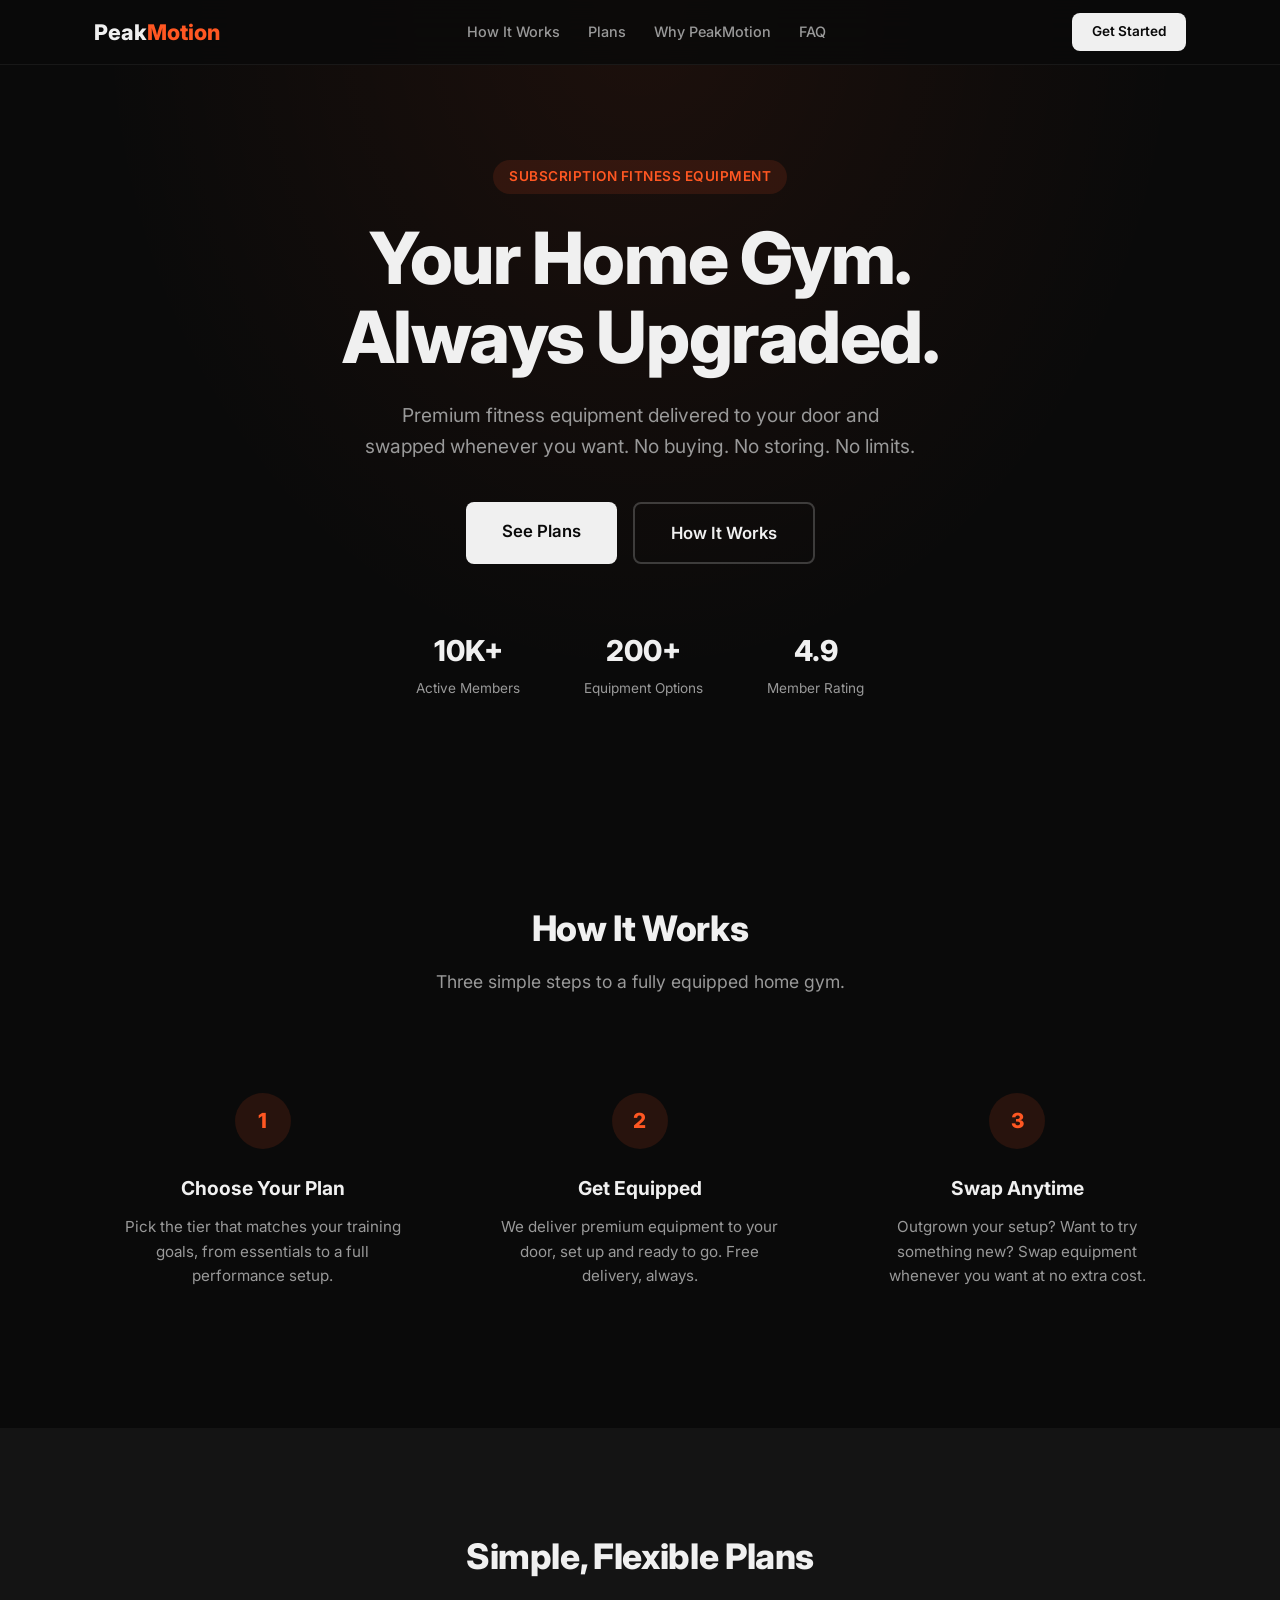
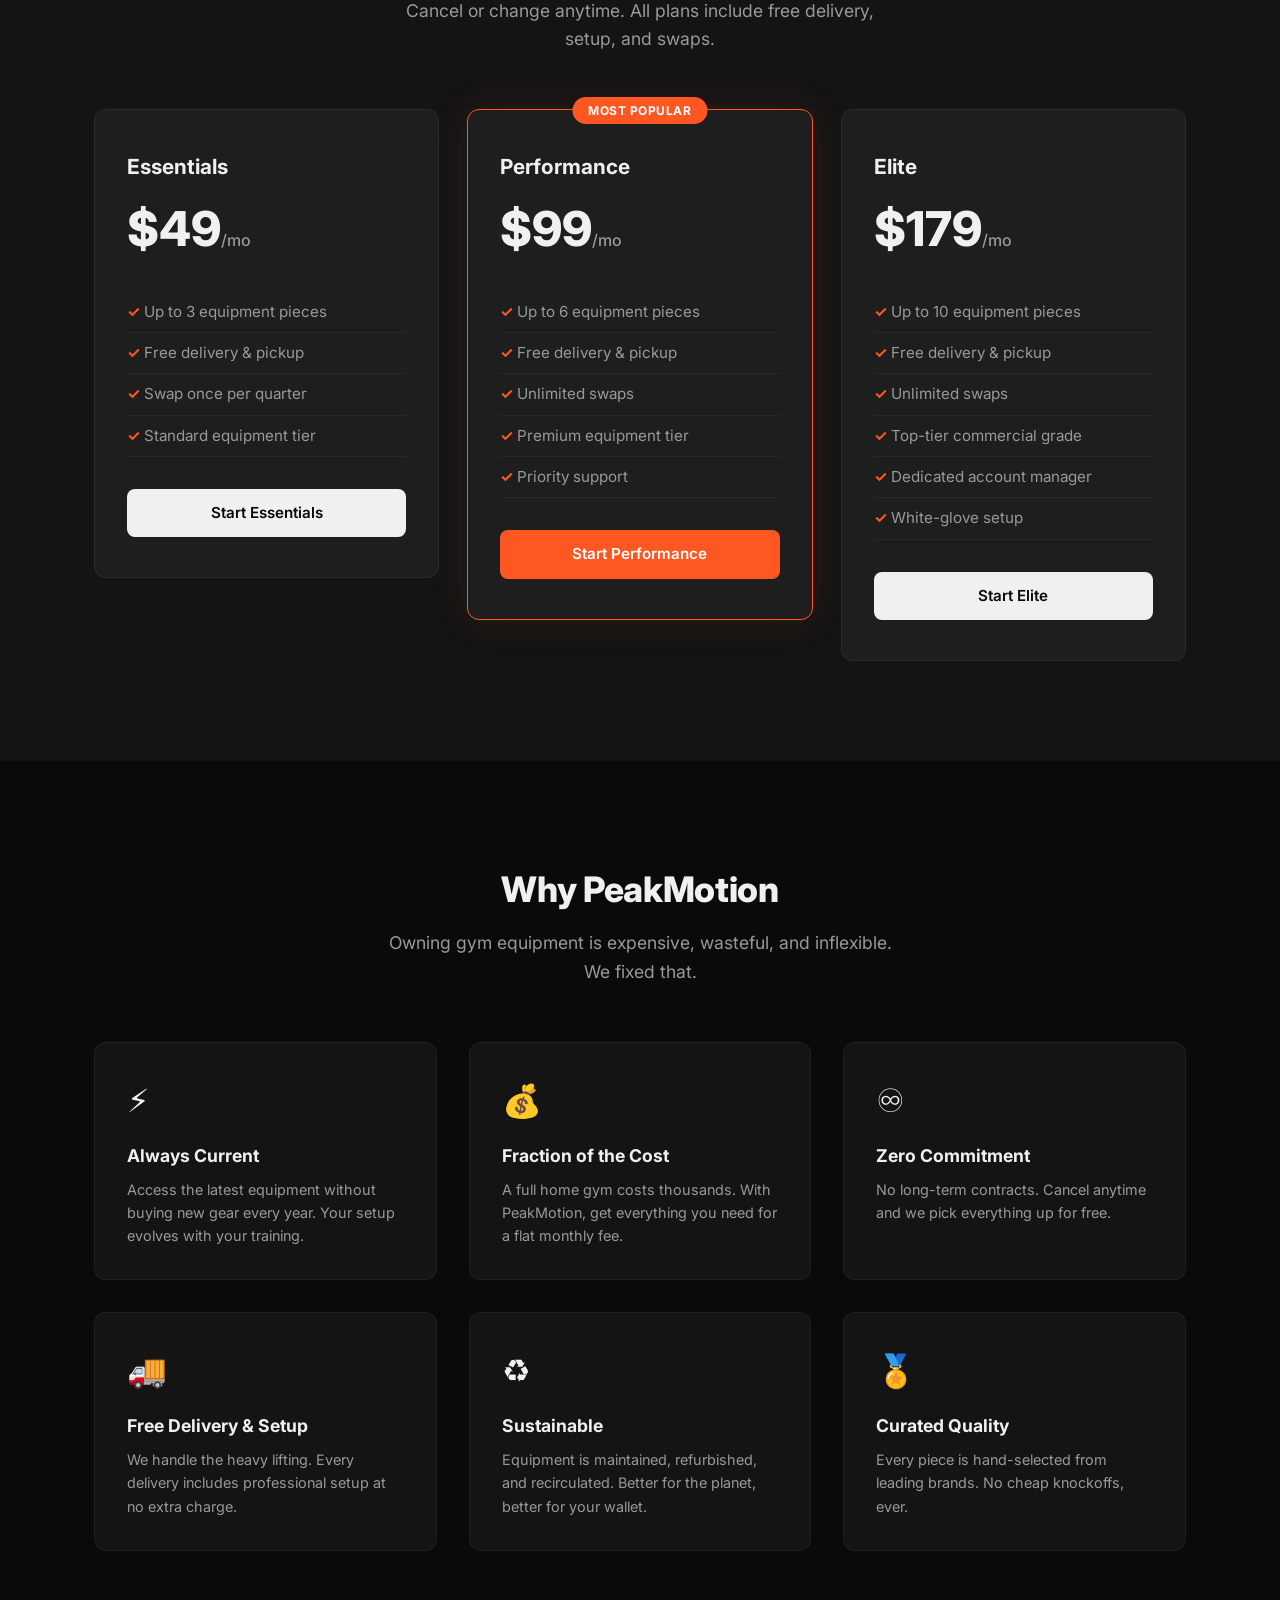
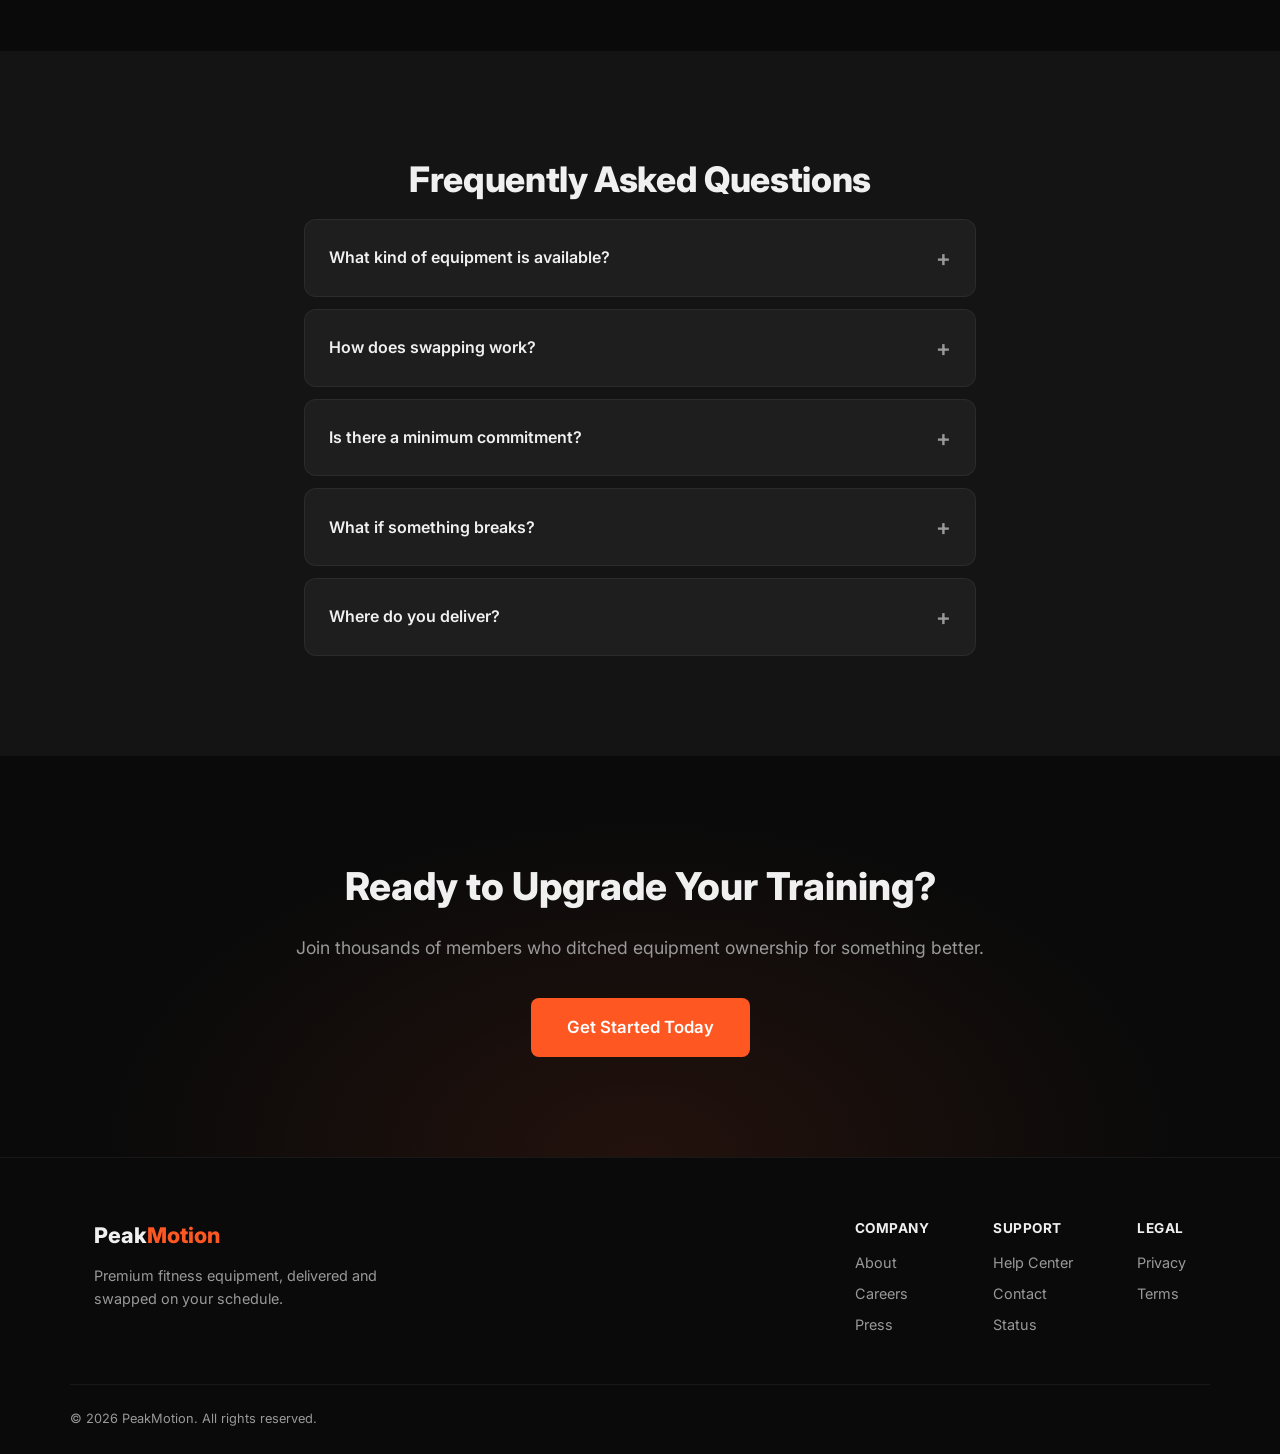
==== index.html @ 1071773f "Initial commit: PeakMotion fitness equipment subscription website Co-Authored-By: Claude Opus 4.6 <n" ====
<!DOCTYPE html>
<html lang="en">
<head>
  <meta charset="UTF-8">
  <meta name="viewport" content="width=device-width, initial-scale=1.0">
  <title>PeakMotion — Premium Fitness Equipment, Delivered</title>
  <link rel="preconnect" href="https://fonts.googleapis.com">
  <link href="https://fonts.googleapis.com/css2?family=Inter:wght@400;500;600;700;800&display=swap" rel="stylesheet">
  <link rel="stylesheet" href="style.css">
</head>
<body>

  <nav class="nav">
    <div class="container nav-inner">
      <a href="#" class="logo">Peak<span>Motion</span></a>
      <ul class="nav-links">
        <li><a href="#how-it-works">How It Works</a></li>
        <li><a href="#plans">Plans</a></li>
        <li><a href="#why">Why PeakMotion</a></li>
        <li><a href="#faq">FAQ</a></li>
      </ul>
      <a href="#plans" class="btn btn-sm">Get Started</a>
      <button class="mobile-toggle" aria-label="Menu">&#9776;</button>
    </div>
  </nav>

  <header class="hero">
    <div class="container hero-inner">
      <p class="hero-tag">Subscription Fitness Equipment</p>
      <h1>Your Home Gym.<br>Always Upgraded.</h1>
      <p class="hero-sub">Premium fitness equipment delivered to your door and swapped whenever you want. No buying. No storing. No limits.</p>
      <div class="hero-actions">
        <a href="#plans" class="btn btn-lg">See Plans</a>
        <a href="#how-it-works" class="btn btn-lg btn-outline">How It Works</a>
      </div>
      <div class="hero-stats">
        <div><strong>10K+</strong><span>Active Members</span></div>
        <div><strong>200+</strong><span>Equipment Options</span></div>
        <div><strong>4.9</strong><span>Member Rating</span></div>
      </div>
    </div>
  </header>

  <section id="how-it-works" class="section">
    <div class="container">
      <h2 class="section-title">How It Works</h2>
      <p class="section-sub">Three simple steps to a fully equipped home gym.</p>
      <div class="steps">
        <div class="step">
          <div class="step-num">1</div>
          <h3>Choose Your Plan</h3>
          <p>Pick the tier that matches your training goals, from essentials to a full performance setup.</p>
        </div>
        <div class="step">
          <div class="step-num">2</div>
          <h3>Get Equipped</h3>
          <p>We deliver premium equipment to your door, set up and ready to go. Free delivery, always.</p>
        </div>
        <div class="step">
          <div class="step-num">3</div>
          <h3>Swap Anytime</h3>
          <p>Outgrown your setup? Want to try something new? Swap equipment whenever you want at no extra cost.</p>
        </div>
      </div>
    </div>
  </section>

  <section id="plans" class="section section-dark">
    <div class="container">
      <h2 class="section-title">Simple, Flexible Plans</h2>
      <p class="section-sub">Cancel or change anytime. All plans include free delivery, setup, and swaps.</p>
      <div class="plans-grid">
        <div class="plan-card">
          <h3>Essentials</h3>
          <div class="price">$49<span>/mo</span></div>
          <ul>
            <li>Up to 3 equipment pieces</li>
            <li>Free delivery &amp; pickup</li>
            <li>Swap once per quarter</li>
            <li>Standard equipment tier</li>
          </ul>
          <a href="#" class="btn btn-block">Start Essentials</a>
        </div>
        <div class="plan-card plan-featured">
          <div class="plan-badge">Most Popular</div>
          <h3>Performance</h3>
          <div class="price">$99<span>/mo</span></div>
          <ul>
            <li>Up to 6 equipment pieces</li>
            <li>Free delivery &amp; pickup</li>
            <li>Unlimited swaps</li>
            <li>Premium equipment tier</li>
            <li>Priority support</li>
          </ul>
          <a href="#" class="btn btn-accent btn-block">Start Performance</a>
        </div>
        <div class="plan-card">
          <h3>Elite</h3>
          <div class="price">$179<span>/mo</span></div>
          <ul>
            <li>Up to 10 equipment pieces</li>
            <li>Free delivery &amp; pickup</li>
            <li>Unlimited swaps</li>
            <li>Top-tier commercial grade</li>
            <li>Dedicated account manager</li>
            <li>White-glove setup</li>
          </ul>
          <a href="#" class="btn btn-block">Start Elite</a>
        </div>
      </div>
    </div>
  </section>

  <section id="why" class="section">
    <div class="container">
      <h2 class="section-title">Why PeakMotion</h2>
      <p class="section-sub">Owning gym equipment is expensive, wasteful, and inflexible. We fixed that.</p>
      <div class="features-grid">
        <div class="feature">
          <div class="feature-icon">&#9889;</div>
          <h3>Always Current</h3>
          <p>Access the latest equipment without buying new gear every year. Your setup evolves with your training.</p>
        </div>
        <div class="feature">
          <div class="feature-icon">&#128176;</div>
          <h3>Fraction of the Cost</h3>
          <p>A full home gym costs thousands. With PeakMotion, get everything you need for a flat monthly fee.</p>
        </div>
        <div class="feature">
          <div class="feature-icon">&#9854;</div>
          <h3>Zero Commitment</h3>
          <p>No long-term contracts. Cancel anytime and we pick everything up for free.</p>
        </div>
        <div class="feature">
          <div class="feature-icon">&#128666;</div>
          <h3>Free Delivery &amp; Setup</h3>
          <p>We handle the heavy lifting. Every delivery includes professional setup at no extra charge.</p>
        </div>
        <div class="feature">
          <div class="feature-icon">&#9851;</div>
          <h3>Sustainable</h3>
          <p>Equipment is maintained, refurbished, and recirculated. Better for the planet, better for your wallet.</p>
        </div>
        <div class="feature">
          <div class="feature-icon">&#127941;</div>
          <h3>Curated Quality</h3>
          <p>Every piece is hand-selected from leading brands. No cheap knockoffs, ever.</p>
        </div>
      </div>
    </div>
  </section>

  <section id="faq" class="section section-dark">
    <div class="container faq-container">
      <h2 class="section-title">Frequently Asked Questions</h2>
      <div class="faq-list">
        <details class="faq-item">
          <summary>What kind of equipment is available?</summary>
          <p>We carry everything from dumbbells and kettlebells to treadmills, rowing machines, squat racks, and more. Our catalog covers cardio, strength, mobility, and recovery.</p>
        </details>
        <details class="faq-item">
          <summary>How does swapping work?</summary>
          <p>Request a swap through your account. We schedule a pickup and delivery at the same time so you're never without equipment. Swaps are included in your plan.</p>
        </details>
        <details class="faq-item">
          <summary>Is there a minimum commitment?</summary>
          <p>No. All plans are month-to-month. Cancel anytime and we'll pick up your equipment within 5 business days at no cost.</p>
        </details>
        <details class="faq-item">
          <summary>What if something breaks?</summary>
          <p>Normal wear and tear is fully covered. We'll repair or replace any equipment that isn't performing at its best, free of charge.</p>
        </details>
        <details class="faq-item">
          <summary>Where do you deliver?</summary>
          <p>We currently serve major metro areas across the US. Enter your zip code when signing up to check availability in your area.</p>
        </details>
      </div>
    </div>
  </section>

  <section class="section cta-section">
    <div class="container cta-inner">
      <h2>Ready to Upgrade Your Training?</h2>
      <p>Join thousands of members who ditched equipment ownership for something better.</p>
      <a href="#plans" class="btn btn-lg btn-accent">Get Started Today</a>
    </div>
  </section>

  <footer class="footer">
    <div class="container footer-inner">
      <div class="footer-brand">
        <a href="#" class="logo">Peak<span>Motion</span></a>
        <p>Premium fitness equipment, delivered and swapped on your schedule.</p>
      </div>
      <div class="footer-links">
        <div>
          <h4>Company</h4>
          <a href="#">About</a>
          <a href="#">Careers</a>
          <a href="#">Press</a>
        </div>
        <div>
          <h4>Support</h4>
          <a href="#">Help Center</a>
          <a href="#">Contact</a>
          <a href="#">Status</a>
        </div>
        <div>
          <h4>Legal</h4>
          <a href="#">Privacy</a>
          <a href="#">Terms</a>
        </div>
      </div>
    </div>
    <div class="container footer-bottom">
      <p>&copy; 2026 PeakMotion. All rights reserved.</p>
    </div>
  </footer>

  <script>
    document.querySelector('.mobile-toggle').addEventListener('click', () => {
      document.querySelector('.nav-links').classList.toggle('open');
    });
  </script>
</body>
</html>
---- style.css ----
*,*::before,*::after{margin:0;padding:0;box-sizing:border-box}
:root{
  --bg:#0a0a0a;--surface:#141414;--surface2:#1e1e1e;
  --text:#f0f0f0;--muted:#999;--accent:#ff5722;--accent2:#ff7a50;
  --radius:12px;--max:1140px;
}
html{scroll-behavior:smooth}
body{font-family:'Inter',system-ui,sans-serif;background:var(--bg);color:var(--text);line-height:1.6;-webkit-font-smoothing:antialiased}

.container{max-width:var(--max);margin:0 auto;padding:0 24px}

/* NAV */
.nav{position:fixed;top:0;left:0;right:0;z-index:100;background:rgba(10,10,10,.85);backdrop-filter:blur(16px);border-bottom:1px solid rgba(255,255,255,.06)}
.nav-inner{display:flex;align-items:center;justify-content:space-between;height:64px}
.logo{font-weight:800;font-size:1.35rem;color:var(--text);text-decoration:none}
.logo span{color:var(--accent)}
.nav-links{display:flex;gap:28px;list-style:none}
.nav-links a{color:var(--muted);text-decoration:none;font-size:.9rem;font-weight:500;transition:color .2s}
.nav-links a:hover{color:var(--text)}
.mobile-toggle{display:none;background:none;border:none;color:var(--text);font-size:1.5rem;cursor:pointer}

/* BUTTONS */
.btn{display:inline-block;padding:12px 28px;border-radius:8px;font-weight:600;font-size:.95rem;text-decoration:none;transition:all .2s;cursor:pointer;border:none;text-align:center}
.btn-sm{padding:8px 20px;font-size:.85rem}
.btn-lg{padding:16px 36px;font-size:1.05rem}
.btn-block{display:block;width:100%}
.btn:not(.btn-outline):not(.btn-accent){background:var(--text);color:var(--bg)}
.btn:not(.btn-outline):not(.btn-accent):hover{background:#ddd}
.btn-outline{background:transparent;border:2px solid rgba(255,255,255,.2);color:var(--text)}
.btn-outline:hover{border-color:rgba(255,255,255,.5)}
.btn-accent{background:var(--accent);color:#fff}
.btn-accent:hover{background:var(--accent2)}

/* HERO */
.hero{padding:160px 0 100px;text-align:center;background:radial-gradient(ellipse at 50% 0%,rgba(255,87,34,.08) 0%,transparent 60%)}
.hero-tag{display:inline-block;padding:6px 16px;background:rgba(255,87,34,.12);color:var(--accent);border-radius:20px;font-size:.85rem;font-weight:600;margin-bottom:24px;letter-spacing:.5px;text-transform:uppercase}
.hero h1{font-size:clamp(2.5rem,6vw,4.5rem);font-weight:800;line-height:1.1;margin-bottom:24px;letter-spacing:-.02em}
.hero-sub{font-size:1.2rem;color:var(--muted);max-width:560px;margin:0 auto 40px}
.hero-actions{display:flex;gap:16px;justify-content:center;flex-wrap:wrap;margin-bottom:64px}
.hero-stats{display:flex;justify-content:center;gap:64px}
.hero-stats div{text-align:center}
.hero-stats strong{display:block;font-size:1.8rem;font-weight:800}
.hero-stats span{font-size:.85rem;color:var(--muted)}

/* SECTIONS */
.section{padding:100px 0}
.section-dark{background:var(--surface)}
.section-title{font-size:2.2rem;font-weight:800;text-align:center;margin-bottom:12px;letter-spacing:-.01em}
.section-sub{text-align:center;color:var(--muted);font-size:1.1rem;max-width:520px;margin:0 auto 56px}

/* STEPS */
.steps{display:grid;grid-template-columns:repeat(3,1fr);gap:40px}
.step{text-align:center;padding:40px 24px}
.step-num{width:56px;height:56px;border-radius:50%;background:rgba(255,87,34,.12);color:var(--accent);font-size:1.3rem;font-weight:800;display:flex;align-items:center;justify-content:center;margin:0 auto 24px}
.step h3{font-size:1.2rem;margin-bottom:12px;font-weight:700}
.step p{color:var(--muted);font-size:.95rem}

/* PLANS */
.plans-grid{display:grid;grid-template-columns:repeat(3,1fr);gap:28px;align-items:start}
.plan-card{background:var(--surface2);border:1px solid rgba(255,255,255,.06);border-radius:var(--radius);padding:40px 32px;position:relative}
.plan-featured{border-color:var(--accent);box-shadow:0 0 40px rgba(255,87,34,.1)}
.plan-badge{position:absolute;top:-13px;left:50%;transform:translateX(-50%);background:var(--accent);color:#fff;padding:4px 16px;border-radius:20px;font-size:.75rem;font-weight:700;text-transform:uppercase;letter-spacing:.5px}
.plan-card h3{font-size:1.3rem;font-weight:700;margin-bottom:8px}
.price{font-size:3rem;font-weight:800;margin-bottom:24px}
.price span{font-size:1rem;font-weight:500;color:var(--muted)}
.plan-card ul{list-style:none;margin-bottom:32px}
.plan-card li{padding:8px 0;border-bottom:1px solid rgba(255,255,255,.05);font-size:.95rem;color:var(--muted)}
.plan-card li::before{content:"✓ ";color:var(--accent);font-weight:700}

/* FEATURES */
.features-grid{display:grid;grid-template-columns:repeat(3,1fr);gap:32px}
.feature{padding:32px;background:var(--surface);border:1px solid rgba(255,255,255,.05);border-radius:var(--radius);transition:border-color .2s}
.feature:hover{border-color:rgba(255,87,34,.3)}
.feature-icon{font-size:2rem;margin-bottom:16px}
.feature h3{font-size:1.1rem;font-weight:700;margin-bottom:8px}
.feature p{color:var(--muted);font-size:.9rem}

/* FAQ */
.faq-container{max-width:720px}
.faq-list{display:flex;flex-direction:column;gap:12px}
.faq-item{background:var(--surface2);border:1px solid rgba(255,255,255,.06);border-radius:var(--radius);overflow:hidden}
.faq-item summary{padding:20px 24px;font-weight:600;cursor:pointer;list-style:none;display:flex;justify-content:space-between;align-items:center;font-size:1rem}
.faq-item summary::after{content:"+";font-size:1.4rem;color:var(--muted);transition:transform .2s}
.faq-item[open] summary::after{transform:rotate(45deg);color:var(--accent)}
.faq-item p{padding:0 24px 20px;color:var(--muted);font-size:.95rem;line-height:1.7}

/* CTA */
.cta-section{background:radial-gradient(ellipse at 50% 100%,rgba(255,87,34,.1) 0%,transparent 60%)}
.cta-inner{text-align:center}
.cta-inner h2{font-size:2.4rem;font-weight:800;margin-bottom:16px}
.cta-inner p{color:var(--muted);font-size:1.1rem;margin-bottom:36px}

/* FOOTER */
.footer{border-top:1px solid rgba(255,255,255,.06);padding:60px 0 0}
.footer-inner{display:flex;justify-content:space-between;gap:48px;flex-wrap:wrap}
.footer-brand{max-width:300px}
.footer-brand p{color:var(--muted);font-size:.9rem;margin-top:12px}
.footer-links{display:flex;gap:64px}
.footer-links div{display:flex;flex-direction:column;gap:8px}
.footer-links h4{font-weight:700;font-size:.85rem;text-transform:uppercase;letter-spacing:.5px;margin-bottom:4px;color:var(--text)}
.footer-links a{color:var(--muted);text-decoration:none;font-size:.9rem;transition:color .2s}
.footer-links a:hover{color:var(--text)}
.footer-bottom{padding:24px 0;margin-top:48px;border-top:1px solid rgba(255,255,255,.06)}
.footer-bottom p{color:var(--muted);font-size:.8rem}

/* RESPONSIVE */
@media(max-width:768px){
  .nav-links{display:none;position:absolute;top:64px;left:0;right:0;flex-direction:column;background:var(--bg);padding:24px;gap:16px;border-bottom:1px solid rgba(255,255,255,.06)}
  .nav-links.open{display:flex}
  .nav .btn-sm{display:none}
  .mobile-toggle{display:block}
  .steps,.plans-grid,.features-grid{grid-template-columns:1fr}
  .hero-stats{gap:32px}
  .footer-links{gap:32px}
  .hero h1{font-size:2.4rem}
}
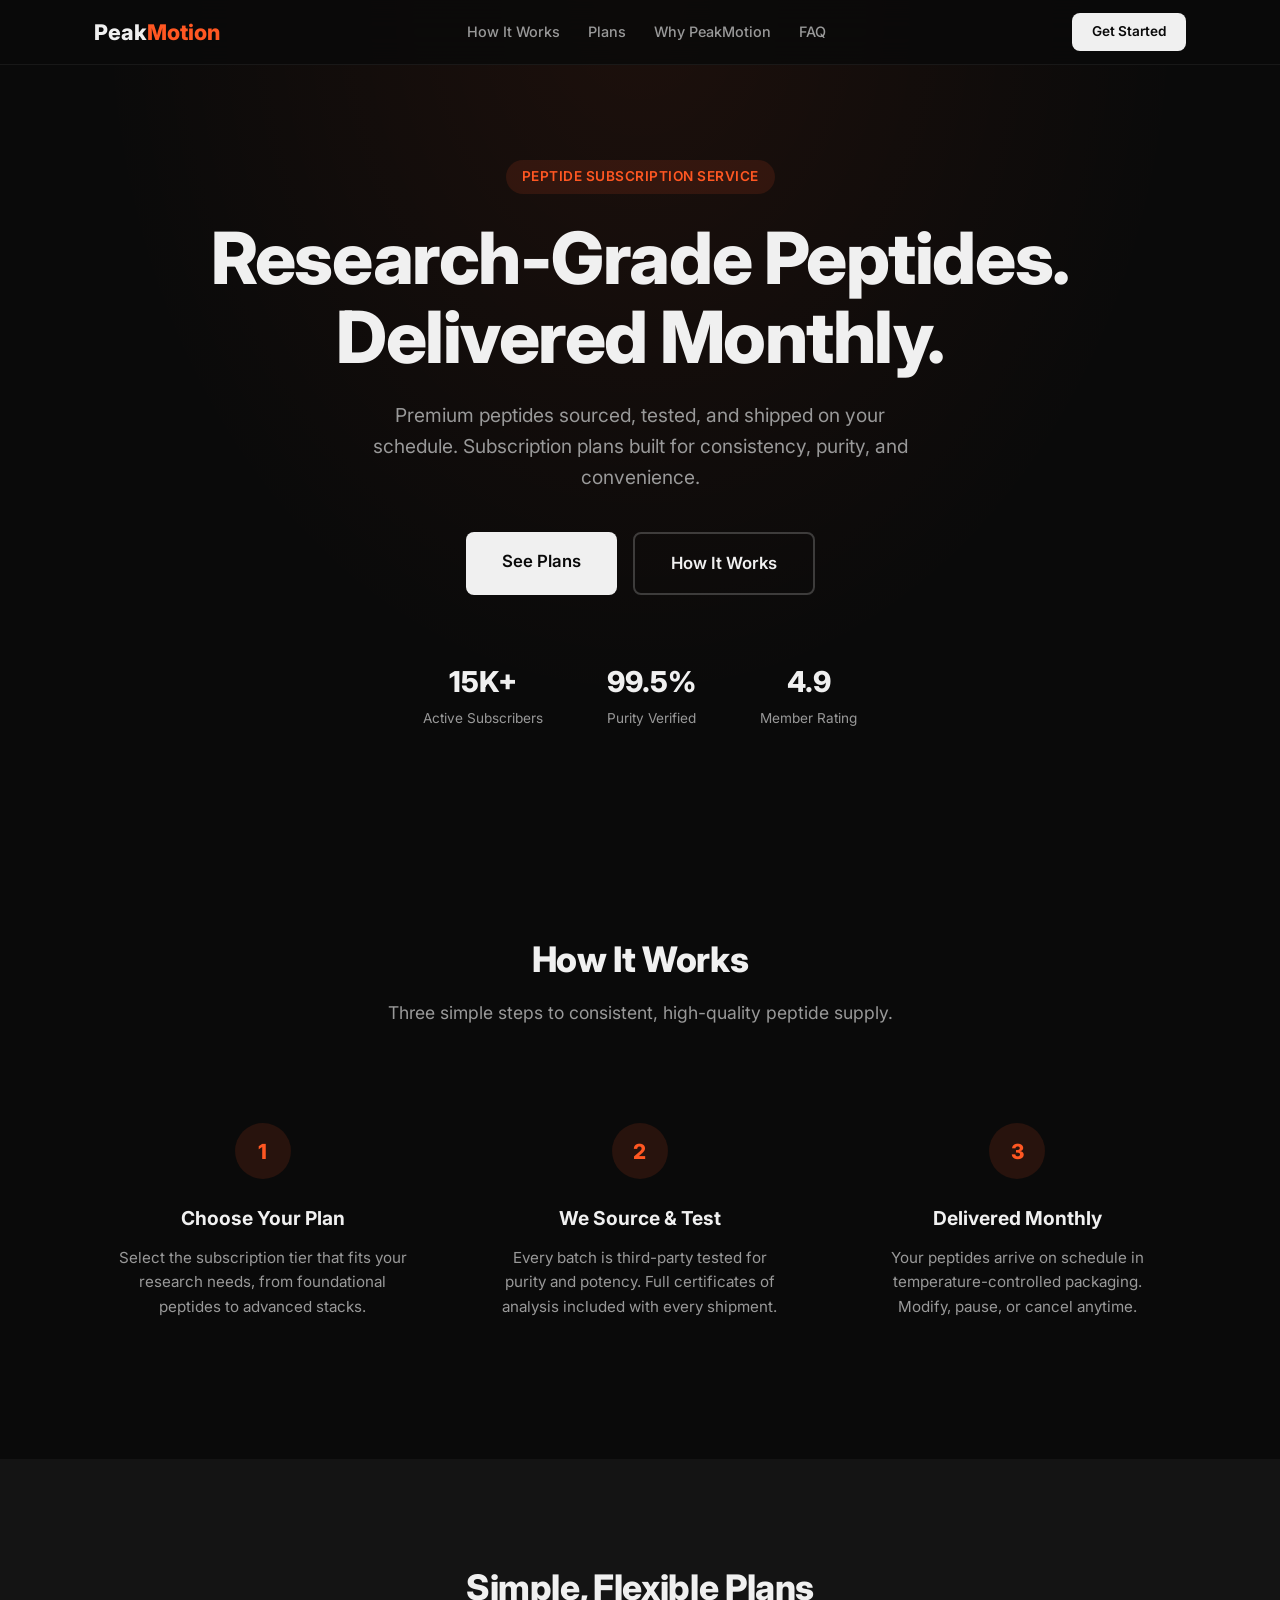
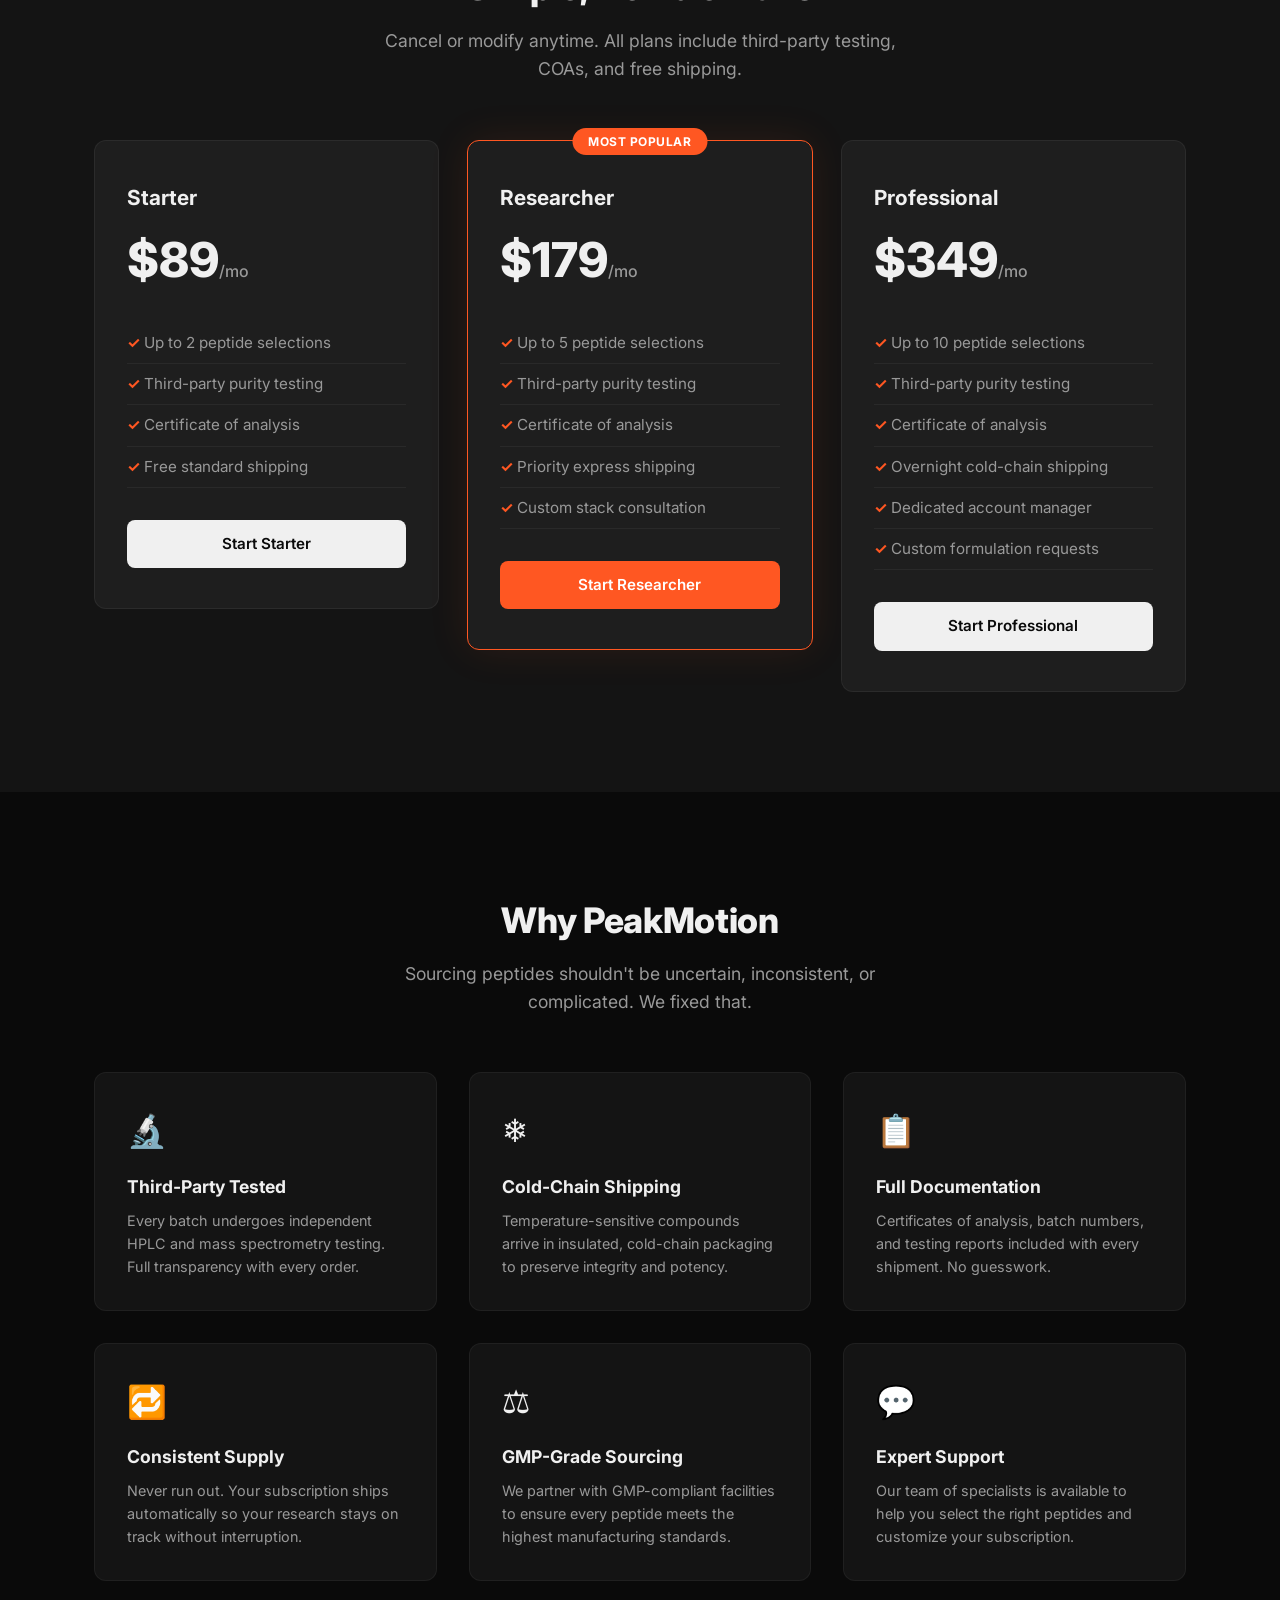
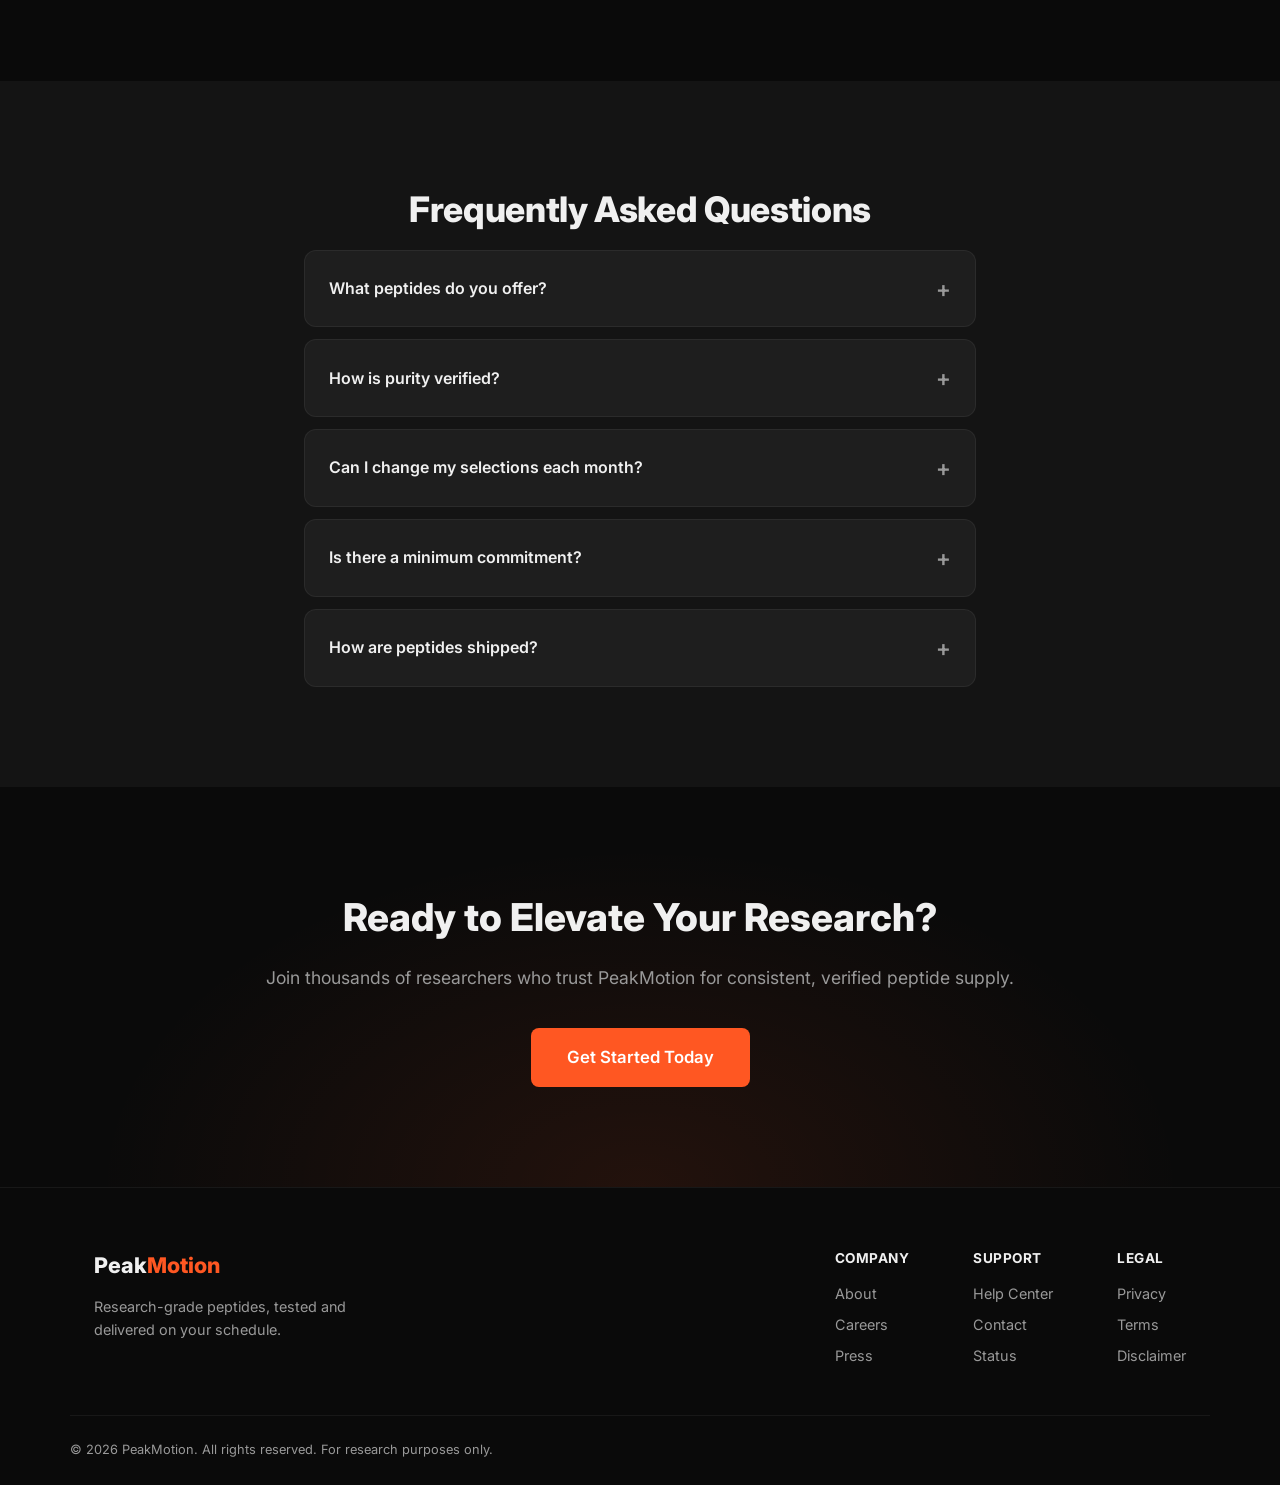
==== commit 4bd0db61: "Update site to peptide subscription service Co-Authored-By: Claude Opus 4.6 <noreply@anthropic.com>" ====
--- a/index.html
+++ b/index.html
@@ -3,7 +3,7 @@
 <head>
   <meta charset="UTF-8">
   <meta name="viewport" content="width=device-width, initial-scale=1.0">
-  <title>PeakMotion — Premium Fitness Equipment, Delivered</title>
+  <title>PeakMotion — Premium Research Peptides, Delivered</title>
   <link rel="preconnect" href="https://fonts.googleapis.com">
   <link href="https://fonts.googleapis.com/css2?family=Inter:wght@400;500;600;700;800&display=swap" rel="stylesheet">
   <link rel="stylesheet" href="style.css">
@@ -26,16 +26,16 @@
 
   <header class="hero">
     <div class="container hero-inner">
-      <p class="hero-tag">Subscription Fitness Equipment</p>
-      <h1>Your Home Gym.<br>Always Upgraded.</h1>
-      <p class="hero-sub">Premium fitness equipment delivered to your door and swapped whenever you want. No buying. No storing. No limits.</p>
+      <p class="hero-tag">Peptide Subscription Service</p>
+      <h1>Research-Grade Peptides.<br>Delivered Monthly.</h1>
+      <p class="hero-sub">Premium peptides sourced, tested, and shipped on your schedule. Subscription plans built for consistency, purity, and convenience.</p>
       <div class="hero-actions">
         <a href="#plans" class="btn btn-lg">See Plans</a>
         <a href="#how-it-works" class="btn btn-lg btn-outline">How It Works</a>
       </div>
       <div class="hero-stats">
-        <div><strong>10K+</strong><span>Active Members</span></div>
-        <div><strong>200+</strong><span>Equipment Options</span></div>
+        <div><strong>15K+</strong><span>Active Subscribers</span></div>
+        <div><strong>99.5%</strong><span>Purity Verified</span></div>
         <div><strong>4.9</strong><span>Member Rating</span></div>
       </div>
     </div>
@@ -44,22 +44,22 @@
   <section id="how-it-works" class="section">
     <div class="container">
       <h2 class="section-title">How It Works</h2>
-      <p class="section-sub">Three simple steps to a fully equipped home gym.</p>
+      <p class="section-sub">Three simple steps to consistent, high-quality peptide supply.</p>
       <div class="steps">
         <div class="step">
           <div class="step-num">1</div>
           <h3>Choose Your Plan</h3>
-          <p>Pick the tier that matches your training goals, from essentials to a full performance setup.</p>
+          <p>Select the subscription tier that fits your research needs, from foundational peptides to advanced stacks.</p>
         </div>
         <div class="step">
           <div class="step-num">2</div>
-          <h3>Get Equipped</h3>
-          <p>We deliver premium equipment to your door, set up and ready to go. Free delivery, always.</p>
+          <h3>We Source &amp; Test</h3>
+          <p>Every batch is third-party tested for purity and potency. Full certificates of analysis included with every shipment.</p>
         </div>
         <div class="step">
           <div class="step-num">3</div>
-          <h3>Swap Anytime</h3>
-          <p>Outgrown your setup? Want to try something new? Swap equipment whenever you want at no extra cost.</p>
+          <h3>Delivered Monthly</h3>
+          <p>Your peptides arrive on schedule in temperature-controlled packaging. Modify, pause, or cancel anytime.</p>
         </div>
       </div>
     </div>
@@ -68,44 +68,44 @@
   <section id="plans" class="section section-dark">
     <div class="container">
       <h2 class="section-title">Simple, Flexible Plans</h2>
-      <p class="section-sub">Cancel or change anytime. All plans include free delivery, setup, and swaps.</p>
+      <p class="section-sub">Cancel or modify anytime. All plans include third-party testing, COAs, and free shipping.</p>
       <div class="plans-grid">
         <div class="plan-card">
-          <h3>Essentials</h3>
-          <div class="price">$49<span>/mo</span></div>
+          <h3>Starter</h3>
+          <div class="price">$89<span>/mo</span></div>
           <ul>
-            <li>Up to 3 equipment pieces</li>
-            <li>Free delivery &amp; pickup</li>
-            <li>Swap once per quarter</li>
-            <li>Standard equipment tier</li>
+            <li>Up to 2 peptide selections</li>
+            <li>Third-party purity testing</li>
+            <li>Certificate of analysis</li>
+            <li>Free standard shipping</li>
           </ul>
-          <a href="#" class="btn btn-block">Start Essentials</a>
+          <a href="#" class="btn btn-block">Start Starter</a>
         </div>
         <div class="plan-card plan-featured">
           <div class="plan-badge">Most Popular</div>
-          <h3>Performance</h3>
-          <div class="price">$99<span>/mo</span></div>
-          <ul>
-            <li>Up to 6 equipment pieces</li>
-            <li>Free delivery &amp; pickup</li>
-            <li>Unlimited swaps</li>
-            <li>Premium equipment tier</li>
-            <li>Priority support</li>
-          </ul>
-          <a href="#" class="btn btn-accent btn-block">Start Performance</a>
-        </div>
-        <div class="plan-card">
-          <h3>Elite</h3>
+          <h3>Researcher</h3>
           <div class="price">$179<span>/mo</span></div>
           <ul>
-            <li>Up to 10 equipment pieces</li>
-            <li>Free delivery &amp; pickup</li>
-            <li>Unlimited swaps</li>
-            <li>Top-tier commercial grade</li>
+            <li>Up to 5 peptide selections</li>
+            <li>Third-party purity testing</li>
+            <li>Certificate of analysis</li>
+            <li>Priority express shipping</li>
+            <li>Custom stack consultation</li>
+          </ul>
+          <a href="#" class="btn btn-accent btn-block">Start Researcher</a>
+        </div>
+        <div class="plan-card">
+          <h3>Professional</h3>
+          <div class="price">$349<span>/mo</span></div>
+          <ul>
+            <li>Up to 10 peptide selections</li>
+            <li>Third-party purity testing</li>
+            <li>Certificate of analysis</li>
+            <li>Overnight cold-chain shipping</li>
             <li>Dedicated account manager</li>
-            <li>White-glove setup</li>
+            <li>Custom formulation requests</li>
           </ul>
-          <a href="#" class="btn btn-block">Start Elite</a>
+          <a href="#" class="btn btn-block">Start Professional</a>
         </div>
       </div>
     </div>
@@ -114,37 +114,37 @@
   <section id="why" class="section">
     <div class="container">
       <h2 class="section-title">Why PeakMotion</h2>
-      <p class="section-sub">Owning gym equipment is expensive, wasteful, and inflexible. We fixed that.</p>
+      <p class="section-sub">Sourcing peptides shouldn't be uncertain, inconsistent, or complicated. We fixed that.</p>
       <div class="features-grid">
         <div class="feature">
-          <div class="feature-icon">&#9889;</div>
-          <h3>Always Current</h3>
-          <p>Access the latest equipment without buying new gear every year. Your setup evolves with your training.</p>
-        </div>
-        <div class="feature">
-          <div class="feature-icon">&#128176;</div>
-          <h3>Fraction of the Cost</h3>
-          <p>A full home gym costs thousands. With PeakMotion, get everything you need for a flat monthly fee.</p>
-        </div>
-        <div class="feature">
-          <div class="feature-icon">&#9854;</div>
-          <h3>Zero Commitment</h3>
-          <p>No long-term contracts. Cancel anytime and we pick everything up for free.</p>
-        </div>
-        <div class="feature">
-          <div class="feature-icon">&#128666;</div>
-          <h3>Free Delivery &amp; Setup</h3>
-          <p>We handle the heavy lifting. Every delivery includes professional setup at no extra charge.</p>
-        </div>
-        <div class="feature">
-          <div class="feature-icon">&#9851;</div>
-          <h3>Sustainable</h3>
-          <p>Equipment is maintained, refurbished, and recirculated. Better for the planet, better for your wallet.</p>
-        </div>
-        <div class="feature">
-          <div class="feature-icon">&#127941;</div>
-          <h3>Curated Quality</h3>
-          <p>Every piece is hand-selected from leading brands. No cheap knockoffs, ever.</p>
+          <div class="feature-icon">&#128300;</div>
+          <h3>Third-Party Tested</h3>
+          <p>Every batch undergoes independent HPLC and mass spectrometry testing. Full transparency with every order.</p>
+        </div>
+        <div class="feature">
+          <div class="feature-icon">&#10052;</div>
+          <h3>Cold-Chain Shipping</h3>
+          <p>Temperature-sensitive compounds arrive in insulated, cold-chain packaging to preserve integrity and potency.</p>
+        </div>
+        <div class="feature">
+          <div class="feature-icon">&#128203;</div>
+          <h3>Full Documentation</h3>
+          <p>Certificates of analysis, batch numbers, and testing reports included with every shipment. No guesswork.</p>
+        </div>
+        <div class="feature">
+          <div class="feature-icon">&#128257;</div>
+          <h3>Consistent Supply</h3>
+          <p>Never run out. Your subscription ships automatically so your research stays on track without interruption.</p>
+        </div>
+        <div class="feature">
+          <div class="feature-icon">&#9878;</div>
+          <h3>GMP-Grade Sourcing</h3>
+          <p>We partner with GMP-compliant facilities to ensure every peptide meets the highest manufacturing standards.</p>
+        </div>
+        <div class="feature">
+          <div class="feature-icon">&#128172;</div>
+          <h3>Expert Support</h3>
+          <p>Our team of specialists is available to help you select the right peptides and customize your subscription.</p>
         </div>
       </div>
     </div>
@@ -155,24 +155,24 @@
       <h2 class="section-title">Frequently Asked Questions</h2>
       <div class="faq-list">
         <details class="faq-item">
-          <summary>What kind of equipment is available?</summary>
-          <p>We carry everything from dumbbells and kettlebells to treadmills, rowing machines, squat racks, and more. Our catalog covers cardio, strength, mobility, and recovery.</p>
-        </details>
-        <details class="faq-item">
-          <summary>How does swapping work?</summary>
-          <p>Request a swap through your account. We schedule a pickup and delivery at the same time so you're never without equipment. Swaps are included in your plan.</p>
+          <summary>What peptides do you offer?</summary>
+          <p>We carry a wide range of research peptides including BPC-157, TB-500, GHK-Cu, CJC-1295, Ipamorelin, and many more. Our catalog is regularly updated with new compounds based on member demand.</p>
+        </details>
+        <details class="faq-item">
+          <summary>How is purity verified?</summary>
+          <p>Every batch is tested by independent third-party laboratories using HPLC and mass spectrometry. Results are published on the certificate of analysis that ships with your order.</p>
+        </details>
+        <details class="faq-item">
+          <summary>Can I change my selections each month?</summary>
+          <p>Absolutely. You can swap peptides, adjust quantities, or change your entire selection before each monthly shipment through your account dashboard.</p>
         </details>
         <details class="faq-item">
           <summary>Is there a minimum commitment?</summary>
-          <p>No. All plans are month-to-month. Cancel anytime and we'll pick up your equipment within 5 business days at no cost.</p>
-        </details>
-        <details class="faq-item">
-          <summary>What if something breaks?</summary>
-          <p>Normal wear and tear is fully covered. We'll repair or replace any equipment that isn't performing at its best, free of charge.</p>
-        </details>
-        <details class="faq-item">
-          <summary>Where do you deliver?</summary>
-          <p>We currently serve major metro areas across the US. Enter your zip code when signing up to check availability in your area.</p>
+          <p>No. All plans are month-to-month. You can pause, modify, or cancel your subscription at any time with no penalties or fees.</p>
+        </details>
+        <details class="faq-item">
+          <summary>How are peptides shipped?</summary>
+          <p>All orders ship in insulated, temperature-controlled packaging with ice packs to maintain stability. Tracking is provided with every shipment. We ship across the US.</p>
         </details>
       </div>
     </div>
@@ -180,8 +180,8 @@
 
   <section class="section cta-section">
     <div class="container cta-inner">
-      <h2>Ready to Upgrade Your Training?</h2>
-      <p>Join thousands of members who ditched equipment ownership for something better.</p>
+      <h2>Ready to Elevate Your Research?</h2>
+      <p>Join thousands of researchers who trust PeakMotion for consistent, verified peptide supply.</p>
       <a href="#plans" class="btn btn-lg btn-accent">Get Started Today</a>
     </div>
   </section>
@@ -190,7 +190,7 @@
     <div class="container footer-inner">
       <div class="footer-brand">
         <a href="#" class="logo">Peak<span>Motion</span></a>
-        <p>Premium fitness equipment, delivered and swapped on your schedule.</p>
+        <p>Research-grade peptides, tested and delivered on your schedule.</p>
       </div>
       <div class="footer-links">
         <div>
@@ -209,11 +209,12 @@
           <h4>Legal</h4>
           <a href="#">Privacy</a>
           <a href="#">Terms</a>
+          <a href="#">Disclaimer</a>
         </div>
       </div>
     </div>
     <div class="container footer-bottom">
-      <p>&copy; 2026 PeakMotion. All rights reserved.</p>
+      <p>&copy; 2026 PeakMotion. All rights reserved. For research purposes only.</p>
     </div>
   </footer>
 
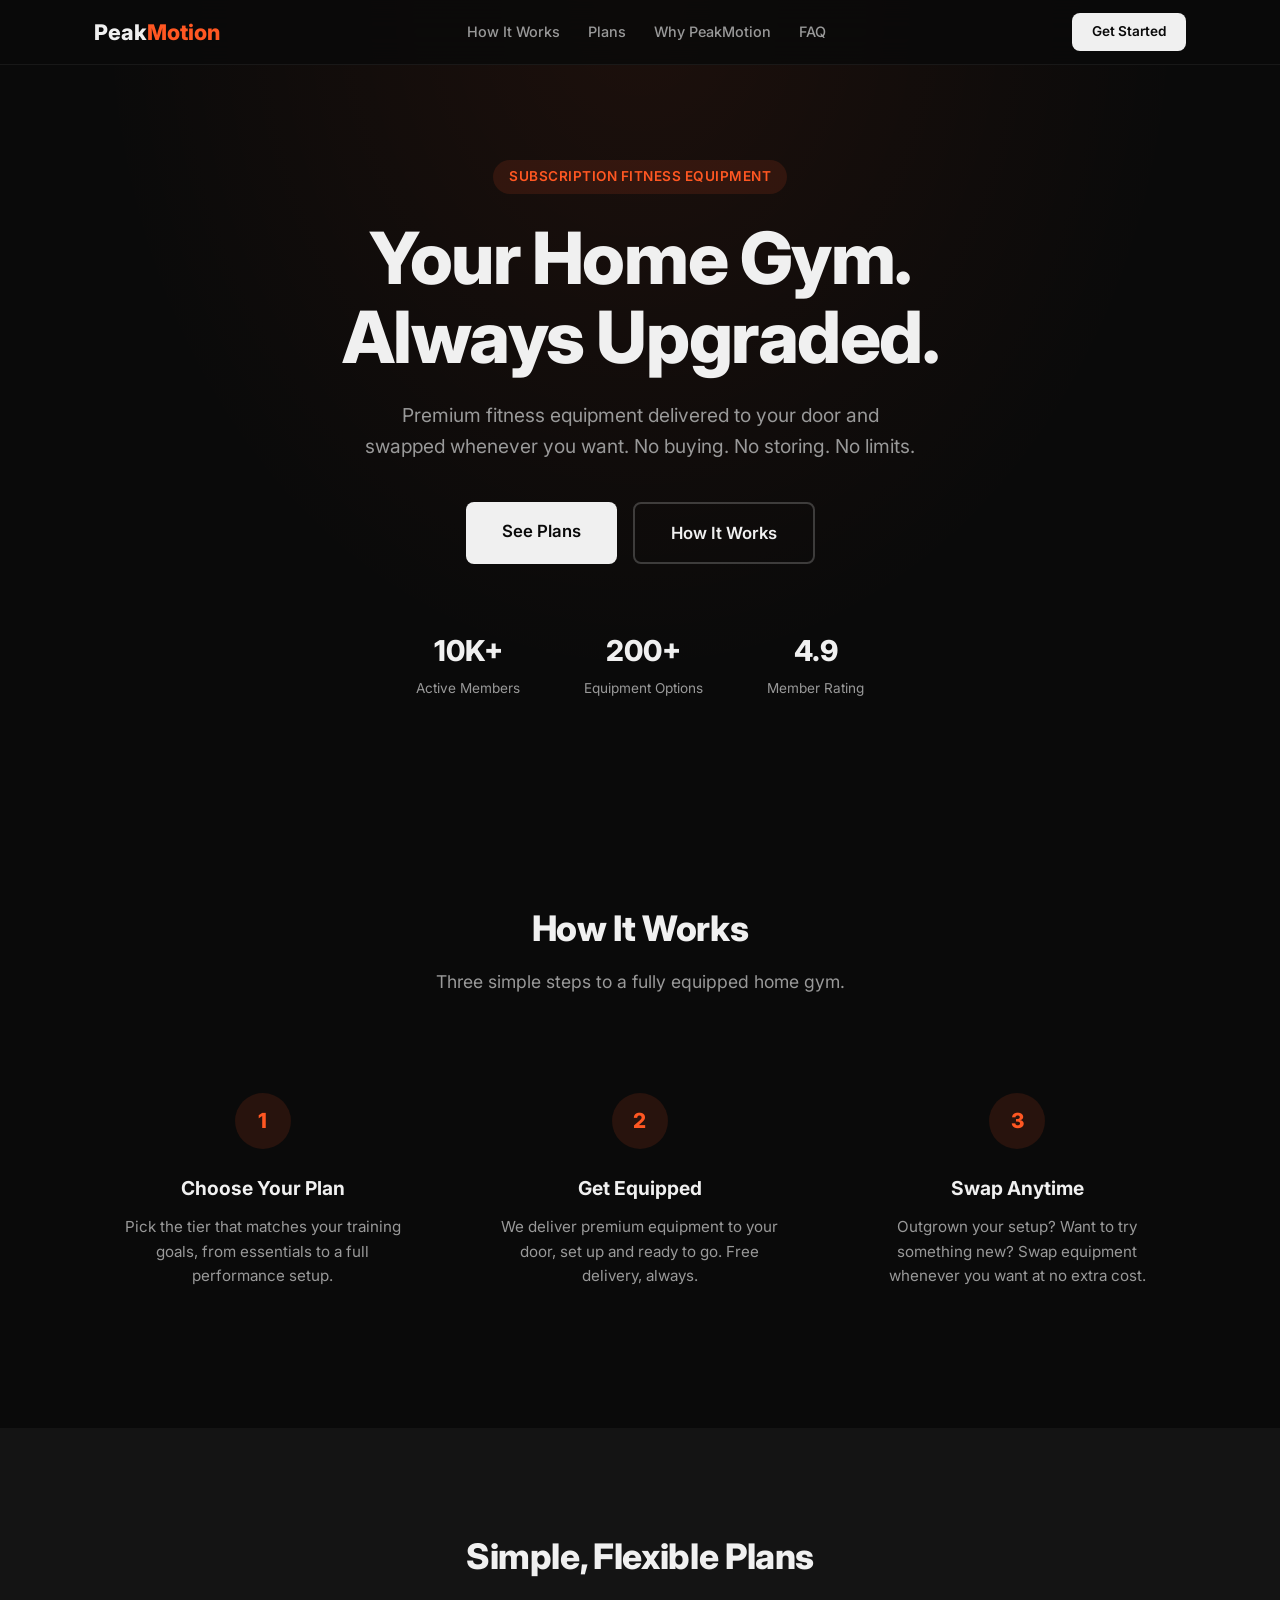
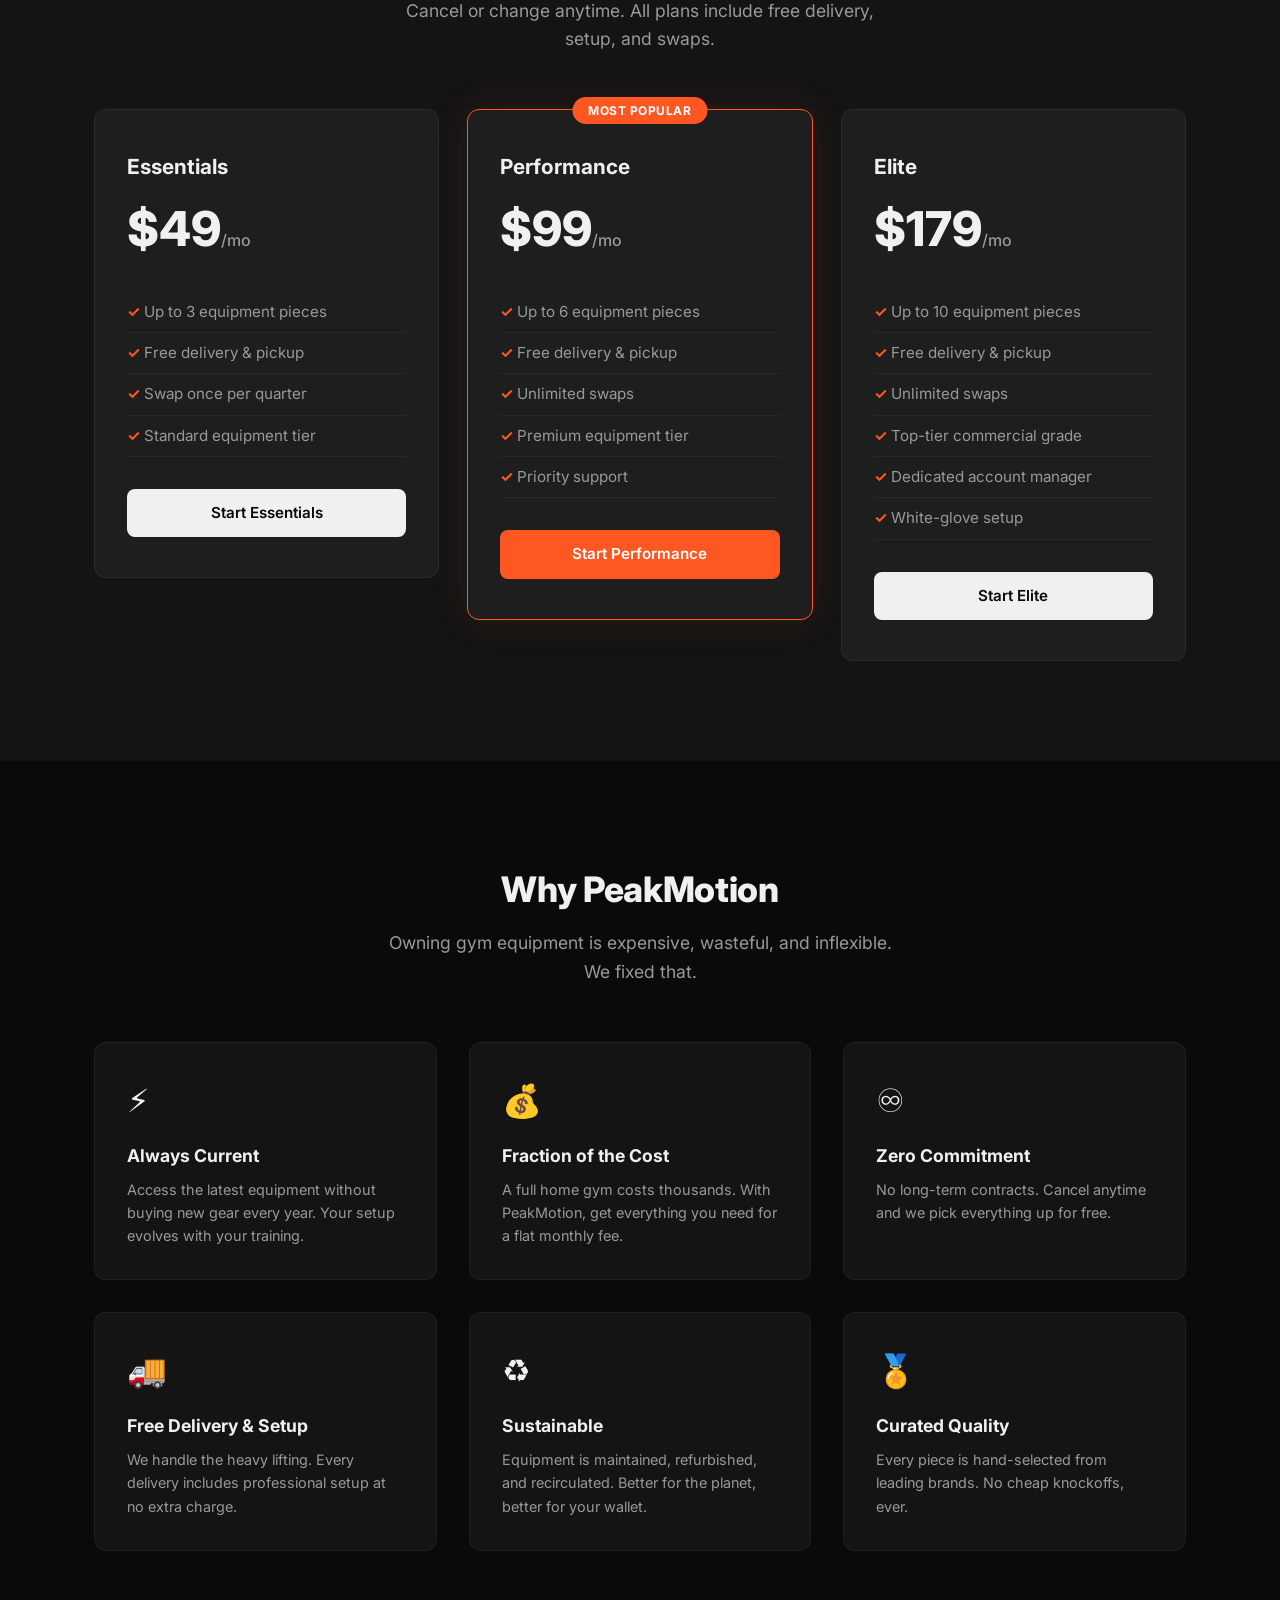
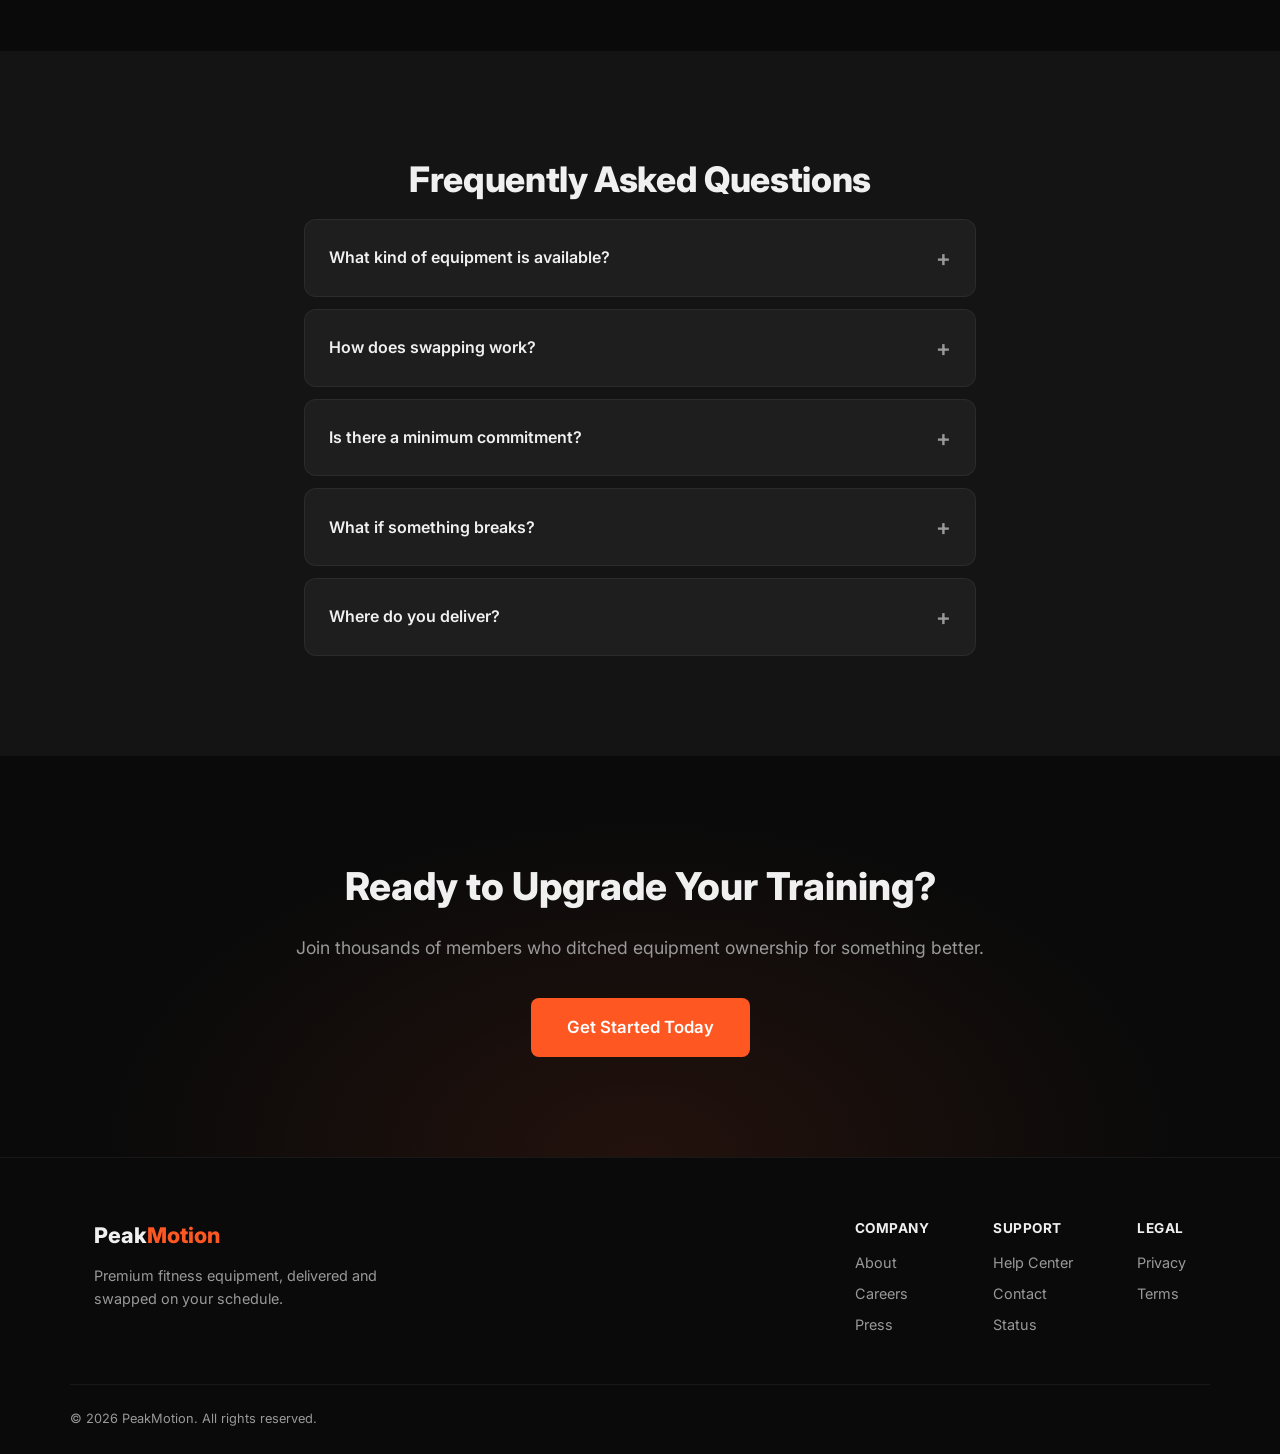
==== commit 451b9ece: "Revert to fitness equipment site Restores the original PeakMotion fitness-equipment subscription sit" ====
--- a/index.html
+++ b/index.html
@@ -3,7 +3,7 @@
 <head>
   <meta charset="UTF-8">
   <meta name="viewport" content="width=device-width, initial-scale=1.0">
-  <title>PeakMotion — Premium Research Peptides, Delivered</title>
+  <title>PeakMotion — Premium Fitness Equipment, Delivered</title>
   <link rel="preconnect" href="https://fonts.googleapis.com">
   <link href="https://fonts.googleapis.com/css2?family=Inter:wght@400;500;600;700;800&display=swap" rel="stylesheet">
   <link rel="stylesheet" href="style.css">
@@ -26,16 +26,16 @@
 
   <header class="hero">
     <div class="container hero-inner">
-      <p class="hero-tag">Peptide Subscription Service</p>
-      <h1>Research-Grade Peptides.<br>Delivered Monthly.</h1>
-      <p class="hero-sub">Premium peptides sourced, tested, and shipped on your schedule. Subscription plans built for consistency, purity, and convenience.</p>
+      <p class="hero-tag">Subscription Fitness Equipment</p>
+      <h1>Your Home Gym.<br>Always Upgraded.</h1>
+      <p class="hero-sub">Premium fitness equipment delivered to your door and swapped whenever you want. No buying. No storing. No limits.</p>
       <div class="hero-actions">
         <a href="#plans" class="btn btn-lg">See Plans</a>
         <a href="#how-it-works" class="btn btn-lg btn-outline">How It Works</a>
       </div>
       <div class="hero-stats">
-        <div><strong>15K+</strong><span>Active Subscribers</span></div>
-        <div><strong>99.5%</strong><span>Purity Verified</span></div>
+        <div><strong>10K+</strong><span>Active Members</span></div>
+        <div><strong>200+</strong><span>Equipment Options</span></div>
         <div><strong>4.9</strong><span>Member Rating</span></div>
       </div>
     </div>
@@ -44,22 +44,22 @@
   <section id="how-it-works" class="section">
     <div class="container">
       <h2 class="section-title">How It Works</h2>
-      <p class="section-sub">Three simple steps to consistent, high-quality peptide supply.</p>
+      <p class="section-sub">Three simple steps to a fully equipped home gym.</p>
       <div class="steps">
         <div class="step">
           <div class="step-num">1</div>
           <h3>Choose Your Plan</h3>
-          <p>Select the subscription tier that fits your research needs, from foundational peptides to advanced stacks.</p>
+          <p>Pick the tier that matches your training goals, from essentials to a full performance setup.</p>
         </div>
         <div class="step">
           <div class="step-num">2</div>
-          <h3>We Source &amp; Test</h3>
-          <p>Every batch is third-party tested for purity and potency. Full certificates of analysis included with every shipment.</p>
+          <h3>Get Equipped</h3>
+          <p>We deliver premium equipment to your door, set up and ready to go. Free delivery, always.</p>
         </div>
         <div class="step">
           <div class="step-num">3</div>
-          <h3>Delivered Monthly</h3>
-          <p>Your peptides arrive on schedule in temperature-controlled packaging. Modify, pause, or cancel anytime.</p>
+          <h3>Swap Anytime</h3>
+          <p>Outgrown your setup? Want to try something new? Swap equipment whenever you want at no extra cost.</p>
         </div>
       </div>
     </div>
@@ -68,44 +68,44 @@
   <section id="plans" class="section section-dark">
     <div class="container">
       <h2 class="section-title">Simple, Flexible Plans</h2>
-      <p class="section-sub">Cancel or modify anytime. All plans include third-party testing, COAs, and free shipping.</p>
+      <p class="section-sub">Cancel or change anytime. All plans include free delivery, setup, and swaps.</p>
       <div class="plans-grid">
         <div class="plan-card">
-          <h3>Starter</h3>
-          <div class="price">$89<span>/mo</span></div>
+          <h3>Essentials</h3>
+          <div class="price">$49<span>/mo</span></div>
           <ul>
-            <li>Up to 2 peptide selections</li>
-            <li>Third-party purity testing</li>
-            <li>Certificate of analysis</li>
-            <li>Free standard shipping</li>
+            <li>Up to 3 equipment pieces</li>
+            <li>Free delivery &amp; pickup</li>
+            <li>Swap once per quarter</li>
+            <li>Standard equipment tier</li>
           </ul>
-          <a href="#" class="btn btn-block">Start Starter</a>
+          <a href="#" class="btn btn-block">Start Essentials</a>
         </div>
         <div class="plan-card plan-featured">
           <div class="plan-badge">Most Popular</div>
-          <h3>Researcher</h3>
+          <h3>Performance</h3>
+          <div class="price">$99<span>/mo</span></div>
+          <ul>
+            <li>Up to 6 equipment pieces</li>
+            <li>Free delivery &amp; pickup</li>
+            <li>Unlimited swaps</li>
+            <li>Premium equipment tier</li>
+            <li>Priority support</li>
+          </ul>
+          <a href="#" class="btn btn-accent btn-block">Start Performance</a>
+        </div>
+        <div class="plan-card">
+          <h3>Elite</h3>
           <div class="price">$179<span>/mo</span></div>
           <ul>
-            <li>Up to 5 peptide selections</li>
-            <li>Third-party purity testing</li>
-            <li>Certificate of analysis</li>
-            <li>Priority express shipping</li>
-            <li>Custom stack consultation</li>
+            <li>Up to 10 equipment pieces</li>
+            <li>Free delivery &amp; pickup</li>
+            <li>Unlimited swaps</li>
+            <li>Top-tier commercial grade</li>
+            <li>Dedicated account manager</li>
+            <li>White-glove setup</li>
           </ul>
-          <a href="#" class="btn btn-accent btn-block">Start Researcher</a>
-        </div>
-        <div class="plan-card">
-          <h3>Professional</h3>
-          <div class="price">$349<span>/mo</span></div>
-          <ul>
-            <li>Up to 10 peptide selections</li>
-            <li>Third-party purity testing</li>
-            <li>Certificate of analysis</li>
-            <li>Overnight cold-chain shipping</li>
-            <li>Dedicated account manager</li>
-            <li>Custom formulation requests</li>
-          </ul>
-          <a href="#" class="btn btn-block">Start Professional</a>
+          <a href="#" class="btn btn-block">Start Elite</a>
         </div>
       </div>
     </div>
@@ -114,37 +114,37 @@
   <section id="why" class="section">
     <div class="container">
       <h2 class="section-title">Why PeakMotion</h2>
-      <p class="section-sub">Sourcing peptides shouldn't be uncertain, inconsistent, or complicated. We fixed that.</p>
+      <p class="section-sub">Owning gym equipment is expensive, wasteful, and inflexible. We fixed that.</p>
       <div class="features-grid">
         <div class="feature">
-          <div class="feature-icon">&#128300;</div>
-          <h3>Third-Party Tested</h3>
-          <p>Every batch undergoes independent HPLC and mass spectrometry testing. Full transparency with every order.</p>
-        </div>
-        <div class="feature">
-          <div class="feature-icon">&#10052;</div>
-          <h3>Cold-Chain Shipping</h3>
-          <p>Temperature-sensitive compounds arrive in insulated, cold-chain packaging to preserve integrity and potency.</p>
-        </div>
-        <div class="feature">
-          <div class="feature-icon">&#128203;</div>
-          <h3>Full Documentation</h3>
-          <p>Certificates of analysis, batch numbers, and testing reports included with every shipment. No guesswork.</p>
-        </div>
-        <div class="feature">
-          <div class="feature-icon">&#128257;</div>
-          <h3>Consistent Supply</h3>
-          <p>Never run out. Your subscription ships automatically so your research stays on track without interruption.</p>
-        </div>
-        <div class="feature">
-          <div class="feature-icon">&#9878;</div>
-          <h3>GMP-Grade Sourcing</h3>
-          <p>We partner with GMP-compliant facilities to ensure every peptide meets the highest manufacturing standards.</p>
-        </div>
-        <div class="feature">
-          <div class="feature-icon">&#128172;</div>
-          <h3>Expert Support</h3>
-          <p>Our team of specialists is available to help you select the right peptides and customize your subscription.</p>
+          <div class="feature-icon">&#9889;</div>
+          <h3>Always Current</h3>
+          <p>Access the latest equipment without buying new gear every year. Your setup evolves with your training.</p>
+        </div>
+        <div class="feature">
+          <div class="feature-icon">&#128176;</div>
+          <h3>Fraction of the Cost</h3>
+          <p>A full home gym costs thousands. With PeakMotion, get everything you need for a flat monthly fee.</p>
+        </div>
+        <div class="feature">
+          <div class="feature-icon">&#9854;</div>
+          <h3>Zero Commitment</h3>
+          <p>No long-term contracts. Cancel anytime and we pick everything up for free.</p>
+        </div>
+        <div class="feature">
+          <div class="feature-icon">&#128666;</div>
+          <h3>Free Delivery &amp; Setup</h3>
+          <p>We handle the heavy lifting. Every delivery includes professional setup at no extra charge.</p>
+        </div>
+        <div class="feature">
+          <div class="feature-icon">&#9851;</div>
+          <h3>Sustainable</h3>
+          <p>Equipment is maintained, refurbished, and recirculated. Better for the planet, better for your wallet.</p>
+        </div>
+        <div class="feature">
+          <div class="feature-icon">&#127941;</div>
+          <h3>Curated Quality</h3>
+          <p>Every piece is hand-selected from leading brands. No cheap knockoffs, ever.</p>
         </div>
       </div>
     </div>
@@ -155,24 +155,24 @@
       <h2 class="section-title">Frequently Asked Questions</h2>
       <div class="faq-list">
         <details class="faq-item">
-          <summary>What peptides do you offer?</summary>
-          <p>We carry a wide range of research peptides including BPC-157, TB-500, GHK-Cu, CJC-1295, Ipamorelin, and many more. Our catalog is regularly updated with new compounds based on member demand.</p>
-        </details>
-        <details class="faq-item">
-          <summary>How is purity verified?</summary>
-          <p>Every batch is tested by independent third-party laboratories using HPLC and mass spectrometry. Results are published on the certificate of analysis that ships with your order.</p>
-        </details>
-        <details class="faq-item">
-          <summary>Can I change my selections each month?</summary>
-          <p>Absolutely. You can swap peptides, adjust quantities, or change your entire selection before each monthly shipment through your account dashboard.</p>
+          <summary>What kind of equipment is available?</summary>
+          <p>We carry everything from dumbbells and kettlebells to treadmills, rowing machines, squat racks, and more. Our catalog covers cardio, strength, mobility, and recovery.</p>
+        </details>
+        <details class="faq-item">
+          <summary>How does swapping work?</summary>
+          <p>Request a swap through your account. We schedule a pickup and delivery at the same time so you're never without equipment. Swaps are included in your plan.</p>
         </details>
         <details class="faq-item">
           <summary>Is there a minimum commitment?</summary>
-          <p>No. All plans are month-to-month. You can pause, modify, or cancel your subscription at any time with no penalties or fees.</p>
-        </details>
-        <details class="faq-item">
-          <summary>How are peptides shipped?</summary>
-          <p>All orders ship in insulated, temperature-controlled packaging with ice packs to maintain stability. Tracking is provided with every shipment. We ship across the US.</p>
+          <p>No. All plans are month-to-month. Cancel anytime and we'll pick up your equipment within 5 business days at no cost.</p>
+        </details>
+        <details class="faq-item">
+          <summary>What if something breaks?</summary>
+          <p>Normal wear and tear is fully covered. We'll repair or replace any equipment that isn't performing at its best, free of charge.</p>
+        </details>
+        <details class="faq-item">
+          <summary>Where do you deliver?</summary>
+          <p>We currently serve major metro areas across the US. Enter your zip code when signing up to check availability in your area.</p>
         </details>
       </div>
     </div>
@@ -180,8 +180,8 @@
 
   <section class="section cta-section">
     <div class="container cta-inner">
-      <h2>Ready to Elevate Your Research?</h2>
-      <p>Join thousands of researchers who trust PeakMotion for consistent, verified peptide supply.</p>
+      <h2>Ready to Upgrade Your Training?</h2>
+      <p>Join thousands of members who ditched equipment ownership for something better.</p>
       <a href="#plans" class="btn btn-lg btn-accent">Get Started Today</a>
     </div>
   </section>
@@ -190,7 +190,7 @@
     <div class="container footer-inner">
       <div class="footer-brand">
         <a href="#" class="logo">Peak<span>Motion</span></a>
-        <p>Research-grade peptides, tested and delivered on your schedule.</p>
+        <p>Premium fitness equipment, delivered and swapped on your schedule.</p>
       </div>
       <div class="footer-links">
         <div>
@@ -209,12 +209,11 @@
           <h4>Legal</h4>
           <a href="#">Privacy</a>
           <a href="#">Terms</a>
-          <a href="#">Disclaimer</a>
         </div>
       </div>
     </div>
     <div class="container footer-bottom">
-      <p>&copy; 2026 PeakMotion. All rights reserved. For research purposes only.</p>
+      <p>&copy; 2026 PeakMotion. All rights reserved.</p>
     </div>
   </footer>
 
